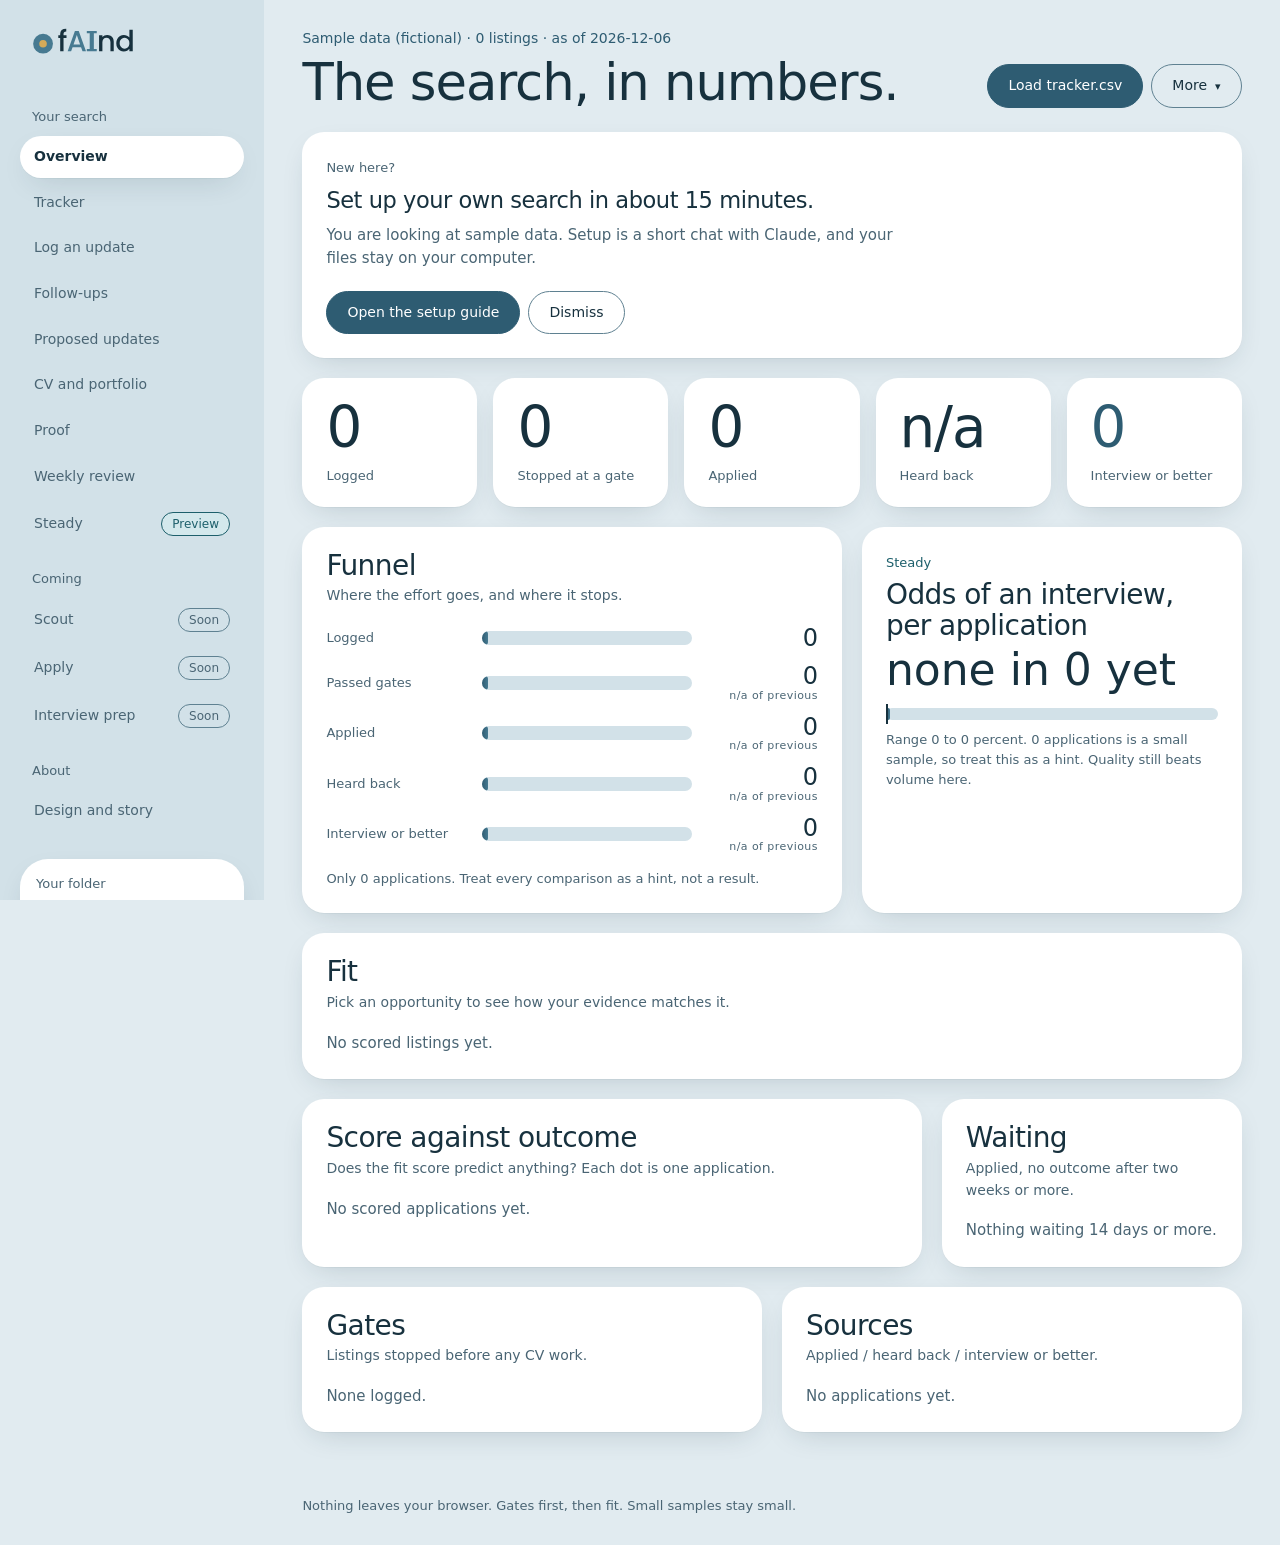
==== app/index.html @ 96c63bdc "rebranding to FaiND" ====
<!doctype html>
<html lang="en" data-theme="light">
<head>
<meta charset="utf-8">
<link rel="icon" href="../design/brand/assets/favicon.svg" type="image/svg+xml">
<meta name="viewport" content="width=device-width, initial-scale=1">
<meta name="color-scheme" content="light dark">
<title>FaiND</title>
<link rel="stylesheet" href="style.css">

<body>
<a class="skip" id="skip" href="#view">Skip to content</a>
<div class="shell">
  <aside class="side" id="side">
    <a class="brand" href="#overview"><svg class="wm" viewBox="0 0 358 110" role="img" aria-label="find"><circle class="d" cx="38" cy="54" r="34"/><circle class="o" cx="38" cy="54" r="13"/><path class="i" d="M118.6 34.199999999999996H108.4V80.0H96.9V34.199999999999996H90.4V24.9H96.9V21.0Q96.9 11.5 101.95 7.149999999999999Q107.0 2.799999999999997 117.8 2.799999999999997V12.299999999999997Q112.6 12.299999999999997 110.5 14.249999999999996Q108.4 16.199999999999996 108.4 21.0V24.9H118.6Z M281.0 47.5V80.0H269.7V49.2Q269.7 41.8 266.0 37.849999999999994Q262.3 33.9 255.9 33.9Q249.5 33.9 245.75 37.849999999999994Q242.0 41.8 242.0 49.2V80.0H230.6V24.9H242.0V31.199999999999996Q244.8 27.799999999999997 249.15 25.9Q253.5 24.0 258.4 24.0Q264.9 24.0 270.04999999999995 26.7Q275.2 29.4 278.1 34.7Q281.0 40.0 281.0 47.5Z M315.8 24.0Q321.2 24.0 326.45 26.349999999999998Q331.7 28.699999999999996 334.8 32.599999999999994V6.0H346.3V80.0H334.8V71.7Q332.0 75.7 327.05 78.30000000000001Q322.1 80.9 315.7 80.9Q308.5 80.9 302.55 77.25Q296.6 73.6 293.15 67.05Q289.7 60.5 289.7 52.2Q289.7 43.9 293.15 37.5Q296.6 31.099999999999994 302.55 27.549999999999997Q308.5 24.0 315.8 24.0ZM318.1 33.9Q313.7 33.9 309.9 36.05Q306.1 38.199999999999996 303.75 42.349999999999994Q301.4 46.5 301.4 52.2Q301.4 57.9 303.75 62.2Q306.1 66.5 309.95000000000005 68.75Q313.8 71.0 318.1 71.0Q322.5 71.0 326.3 68.8Q330.1 66.6 332.45000000000005 62.349999999999994Q334.8 58.099999999999994 334.8 52.4Q334.8 46.699999999999996 332.45000000000005 42.5Q330.1 38.3 326.3 36.099999999999994Q322.5 33.9 318.1 33.9Z"/><path class="a" d="M168.60000000000002 65.8H139.5L134.5 80.0H122.60000000000001L147.5 10.399999999999991H160.7L185.60000000000002 80.0H173.60000000000002ZM165.4 56.5 154.1 24.199999999999996 142.7 56.5Z M188.40 80.00H222.60V72.16H212.62V18.34H222.60V10.50H188.40V18.34H198.38V72.16H188.40Z"/></svg></a>
    <nav id="nav" aria-label="Main"></nav>
    <section class="folder" id="folder" aria-label="Your folder"></section>
    <div class="side-foot">
      <div class="seg" role="group" aria-label="Theme" id="themeSeg"></div>
      <div class="seg" role="group" aria-label="Language" id="langSeg"></div>
    </div>
  </aside>
  <div class="main">
    <header class="topbar">
      <div>
        <p class="eyebrow" id="meta"></p>
        <h1 id="title"></h1>
      </div>
      <div class="actions" id="actions"></div>
    </header>
    <main id="view" tabindex="-1"></main>
    <footer id="foot"></footer>
  </div>
</div>

<dialog id="editor" aria-labelledby="editTitle">
  <form id="editForm" method="dialog">
    <h2 id="editTitle"></h2>
    <p class="sub" id="editSub"></p>
    <div class="grid">
      <label>Company<input name="company" required></label>
      <label>Role<input name="role"></label>
      <label>Source<input name="source" placeholder="linkedin, job-board, email"></label>
      <label>Score (1 to 5)<input name="score" type="number" step="0.1" min="0" max="5"></label>
      <label>Status<select name="status"></select></label>
      <label>Outcome<select name="outcome"></select></label>
      <label>Found<input name="date_found" type="date"></label>
      <label>Applied<input name="date_applied" type="date"></label>
      <label>Outcome date<input name="date_outcome" type="date"></label>
      <label>Gate result<input name="gate_result" placeholder="pass, fail:geo, fail:lang"></label>
      <label>CV version<input name="cv_version" placeholder="cv-2026-11-systems"></label>
      <label>Portfolio lead<input name="portfolio_lead" placeholder="design system case study"></label>
    </div>
    <fieldset>
      <legend id="fitLegend"></legend>
      <div class="grid five">
        <label>Domain<input name="domain" type="number" min="1" max="5" step="1"></label>
        <label>Skills<input name="skill" type="number" min="1" max="5" step="1"></label>
        <label>Level<input name="level" type="number" min="1" max="5" step="1"></label>
        <label>Evidence<input name="evidence" type="number" min="1" max="5" step="1"></label>
        <label>Terms<input name="terms" type="number" min="1" max="5" step="1"></label>
      </div>
    </fieldset>
    <label class="wide">Notes<textarea name="notes" rows="3"></textarea></label>
    <div class="row-actions">
      <button class="btn ghost" value="cancel" formnovalidate id="editCancel"></button>
      <button class="btn" value="save" id="editSave"></button>
    </div>
  </form>
</dialog>
<dialog id="conflict" aria-labelledby="cfTitle">
  <form method="dialog" onsubmit="return false">
    <h2 id="cfTitle"></h2>
    <p class="sub" id="cfBody"></p>
    <p class="sub" id="cfNote"></p>
    <div class="row-actions">
      <button class="btn ghost" type="button" data-act="cf-reload" id="cfReload"></button>
      <button class="btn" type="button" data-act="cf-keep" id="cfKeep"></button>
    </div>
  </form>
</dialog>
<div id="toast" role="status" hidden></div>
<input type="file" id="pfile" accept=".csv,text/csv" hidden>
<input type="file" id="hfile" accept=".csv,text/csv" hidden>
<input type="file" id="vfile" accept=".md,.txt,text/markdown,text/plain" hidden>
<input type="file" id="file" accept=".csv,text/csv" hidden>
<script src="sample-data.js"></script>
<script src="app.js"></script>
</body>
</html>
---- app/style.css ----
:root {
  --surface: #E1EBF0; --surface-raised: #ffffff; --surface-sunken: #D2E1E8;
  --ink: #17313E; --ink-muted: #4A6574; --ink-faint: #476675;
  --line: #C8D9E1; --line-strong: #5F8191;
  --accent: #2E5C72; --accent-soft: #CBE0E8; --on-accent: #ffffff;
  --closed: #3F5967; --closed-soft: #E9F0F3;
  --calm: #1D5F6B; --calm-soft: #D3E8EC; --aqua: #477A91;
  --shadow: 0 1px 0 rgba(23, 49, 62, .04), 0 10px 30px -12px rgba(23, 49, 62, .22);
  --focus: var(--ink);
  --r-sm: 12px; --r-md: 22px; --r-lg: 28px; --r-pill: 999px;
  --display: "Avenir Next", "Century Gothic", Futura, "Trebuchet MS", system-ui, sans-serif;
  --sans: system-ui, -apple-system, "Segoe UI", Roboto, "Helvetica Neue", Arial, sans-serif;
  --mono: ui-monospace, "SF Mono", Menlo, Consolas, monospace;
  --gutter: clamp(16px, 3vw, 40px);
  --caution: #8a4b00; --caution-soft: #fff1dc;
  --shadow-pop: 0 12px 32px rgba(15, 32, 41, .16);
  --s-1: 4px; --s-2: 8px; --s-3: 12px; --s-4: 16px; --s-5: 24px; --s-6: 32px; --s-7: 48px; --s-8: 64px;
  --t-xs: 12px; --t-sm: 13px; --t-base: 15px; --t-md: 18px; --t-lg: 28px;
  --dur-1: 120ms; --dur-2: 250ms; --ease: ease;
  --target: 40px;
  color-scheme: light;
}
:root[data-theme="dark"] {
  --surface: #0F2029; --surface-raised: #16303C; --surface-sunken: #0B171E;
  --ink: #E1EBF0; --ink-muted: #A9BEC8; --ink-faint: #93AAB6;
  --line: #244757; --line-strong: #5F8697;
  --accent: #D6AA58; --accent-soft: #20404E; --on-accent: #0F2029;
  --closed: #B3C7D1; --closed-soft: #12262F;
  --calm: #A9CDD4; --calm-soft: #14323A; --aqua: #A9CDD4;
  --shadow: 0 10px 30px -14px rgba(0, 0, 0, .7);
  --caution: #ffc875; --caution-soft: #3a2a10;
  --shadow-pop: 0 12px 32px rgba(0, 0, 0, .55);
  color-scheme: dark;
}
* { box-sizing: border-box; }
html, body { margin: 0; background: var(--surface); }
body { color: var(--ink); font-family: var(--sans); font-size: 15px; line-height: 1.55; -webkit-font-smoothing: antialiased; }
:focus-visible { outline: 2px solid var(--focus); outline-offset: 3px; }
code { font-family: var(--mono); font-size: .9em; }
h1, h2, h3 { font-family: var(--display); font-weight: 500; margin: 0; letter-spacing: -.02em; }
p { margin: 0; }
.label { font-size: 13px; line-height: 18px; font-weight: 500; color: var(--ink-muted); }
.muted { color: var(--ink-muted); }
.num { font-variant-numeric: lining-nums tabular-nums; }

/* Shell */
.shell { display: grid; grid-template-columns: 264px minmax(0, 1fr); min-height: 100vh; }
.side { position: sticky; top: 0; height: 100vh; display: flex; flex-direction: column; gap: 28px; padding: 28px 20px; background: var(--surface-sunken); overflow-y: auto; }
.brand { display: flex; align-items: center; gap: 12px; font-family: var(--display); font-size: 24px; font-weight: 500; letter-spacing: -.02em; color: var(--ink); text-decoration: none; padding: 0 12px; }
.mark { width: 20px; height: 20px; border-radius: 50%; background: var(--accent); position: relative; flex: none; }
.mark::after { content: ""; position: absolute; inset: 6px; border-radius: 50%; background: var(--aqua); }
#nav { display: grid; gap: 4px; align-content: start; flex: 1; }
.nav-group { margin: 20px 12px 6px; }
#nav a { display: flex; align-items: center; justify-content: space-between; gap: 8px; padding: 10px 14px; border-radius: var(--r-pill); color: var(--ink-muted); text-decoration: none; font-size: 14px; }
#nav a:hover { color: var(--ink); background: var(--surface-sunken); }
#nav a[aria-current="page"] { background: var(--surface-raised); box-shadow: var(--shadow); color: var(--ink); font-weight: 600; }
.side-foot { display: grid; gap: 10px; }
.seg { display: grid; grid-auto-flow: column; grid-auto-columns: 1fr; border: 1px solid var(--line-strong); border-radius: var(--r-pill); padding: 3px; }
.seg button { font: inherit; font-size: 13px; padding: 6px 10px; border: 0; border-radius: var(--r-pill); background: transparent; color: var(--ink-muted); cursor: pointer; }
.seg button[aria-pressed="true"] { background: var(--surface-raised); box-shadow: var(--shadow); color: var(--ink); font-weight: 600; }

.main { min-width: 0; display: flex; flex-direction: column; min-height: 100vh; }
.topbar { display: flex; align-items: flex-end; justify-content: space-between; gap: 16px; flex-wrap: wrap; padding: 28px var(--gutter) 20px; }
.eyebrow { color: var(--accent); font-size: 14px; font-weight: 500; margin-bottom: 6px; }
h1 { font-size: clamp(2.2rem, 4vw, 3.4rem); line-height: 1.02; }
.actions { display: flex; gap: 8px; flex-wrap: wrap; }
#view { padding: 4px var(--gutter) 48px; flex: 1; outline: none; }
footer { padding: 16px var(--gutter) 28px; color: var(--ink-muted); font-size: 13px; }

/* Buttons */
.btn { min-height: var(--target); font: inherit; font-size: 14px; font-weight: 500; padding: 10px 20px; border-radius: var(--r-pill); border: 1px solid var(--accent); background: var(--accent); color: var(--on-accent); cursor: pointer; text-decoration: none; display: inline-block; }
.btn.ghost { background: transparent; color: var(--ink); border-color: var(--line-strong); }
.btn.accent { background: var(--accent); border-color: var(--accent); color: var(--on-accent); }
.btn:hover { border-color: var(--accent); }
.btn.ghost:hover { background: var(--accent-soft); }
.btn:active { transform: translateY(1px); }
.btn[disabled], .btn[aria-disabled="true"] { opacity: .5; cursor: not-allowed; transform: none; }
.btn.sm { min-height: 32px; padding: 5px 14px; font-size: var(--t-sm); }
.btn.caution { background: var(--caution-soft); color: var(--caution); border-color: var(--caution); }
.tag.caution { color: var(--caution); background: var(--caution-soft); border-color: var(--caution); }
.tag { display: inline-block; font-size: 12px; line-height: 18px; padding: 2px 10px; border-radius: var(--r-pill); border: 1px solid var(--line-strong); color: var(--ink-muted); white-space: nowrap; }
.tag.accent { color: var(--accent); background: var(--accent-soft); border-color: var(--accent); }
.tag.closed { color: var(--closed); background: var(--closed-soft); border-color: transparent; }
.tag.calm { color: var(--calm); background: var(--calm-soft); border-color: var(--calm); }

/* Grid and cards */
.grid12 { display: grid; grid-template-columns: repeat(12, minmax(0, 1fr)); gap: 20px; }
.c3 { grid-column: span 3; } .c4 { grid-column: span 4; } .c5 { grid-column: span 5; } .c6 { grid-column: span 6; } .c7 { grid-column: span 7; } .c8 { grid-column: span 8; } .c12 { grid-column: 1 / -1; }
.card { background: var(--surface-raised); box-shadow: var(--shadow); border-radius: var(--r-md); padding: 24px; min-width: 0; }
.card-head { margin-bottom: 18px; }
.card-head h2 { font-size: 28px; line-height: 1.1; }
.card-head p { color: var(--ink-muted); margin-top: 4px; font-size: 14px; }
.caveat { color: var(--ink-muted); font-size: 13px; margin-top: 16px; max-width: 70ch; }
.empty { color: var(--ink-muted); }

/* KPIs */
.kpi .n { font-weight: 300; font-family: var(--display); font-size: clamp(2.6rem, 4.4vw, 4.2rem); line-height: 1; letter-spacing: -.02em; font-variant-numeric: lining-nums tabular-nums; }
.kpi .label { margin-top: 10px; }
.kpi.accent .n { color: var(--accent); }

/* Funnel */
.funnel { display: grid; gap: 12px; }
.f-row { display: grid; grid-template-columns: 140px 1fr 110px; gap: 16px; align-items: center; }
.f-label { color: var(--ink-muted); font-size: 13px; }
.f-track { height: 14px; background: var(--surface-sunken); border-radius: var(--r-pill); overflow: hidden; }
.f-bar { height: 100%; background: linear-gradient(90deg, var(--accent), var(--aqua)); min-width: 6px; border-radius: var(--r-pill); }
.f-val { font-family: var(--display); font-size: 24px; text-align: right; font-variant-numeric: tabular-nums; line-height: 1.1; }
.f-val small { display: block; font-family: var(--sans); font-size: 11px; color: var(--ink-muted); letter-spacing: .04em; }

/* Fit */
.fit { display: grid; grid-template-columns: minmax(0, 1fr) minmax(0, 1fr); gap: 28px; align-items: start; }
.fit-list { list-style: none; margin: 0; padding: 0; max-height: 440px; overflow-y: auto; border-top: 1px solid var(--line); }
.fit-item { display: grid; grid-template-columns: 52px 1fr auto; gap: 12px; align-items: baseline; padding: 12px 10px; border-bottom: 1px solid var(--line); cursor: pointer; border-radius: var(--r-sm); }
.fit-item:hover { background: var(--surface-sunken); }
.fit-item[aria-pressed="true"] { background: var(--accent-soft); }
.fit-score { font-family: var(--display); font-size: 26px; font-variant-numeric: tabular-nums; }
.fit-role { color: var(--ink-muted); font-size: 13px; }
.radar h3 { font-size: 26px; }
.radar .sub { color: var(--ink-muted); margin: 4px 0 14px; font-size: 14px; }
.radar svg { width: 100%; max-width: 360px; height: auto; display: block; margin: 0 auto; }
.radar-note { margin-top: 14px; padding-top: 14px; border-top: 1px solid var(--line); color: var(--ink-muted); font-size: 14px; }
.dim-list { list-style: none; margin: 14px 0 0; padding: 0; display: grid; gap: 8px; }
.dim-list li { display: grid; grid-template-columns: 84px 1fr 22px; gap: 12px; align-items: center; font-size: 13px; color: var(--ink-muted); }
.dim-bar { height: 4px; background: var(--line); border-radius: var(--r-pill); position: relative; }
.dim-bar i { position: absolute; inset: 0 auto 0 0; background: var(--accent); border-radius: var(--r-pill); }
.dim-list b { font-weight: 400; color: var(--ink); text-align: right; }

/* Charts */
.swarm svg { width: 100%; height: auto; display: block; }
.legend { display: flex; gap: 20px; flex-wrap: wrap; margin-top: 12px; color: var(--ink-muted); font-size: 13px; }
.legend span::before { content: ""; display: inline-block; width: 10px; height: 10px; border-radius: 50%; margin-right: 8px; vertical-align: -1px; }
.legend .l-int::before { background: var(--accent); } .legend .l-rej::before { background: var(--ink-faint); } .legend .l-wait::before { border: 1.5px solid var(--ink); }
.bars { display: grid; gap: 14px; }
.b-row { display: grid; grid-template-columns: 90px 1fr 70px; gap: 12px; align-items: center; font-size: 13px; }
.b-label { color: var(--ink-muted); overflow: hidden; text-overflow: ellipsis; }
.b-track { height: 10px; background: var(--surface-sunken); border-radius: var(--r-pill); overflow: hidden; }
.b-track i { display: block; height: 100%; background: var(--accent); border-radius: var(--r-pill); }
.b-val { text-align: right; font-variant-numeric: tabular-nums; }
.waiting { list-style: none; margin: 0; padding: 0; border-top: 1px solid var(--line); max-height: 340px; overflow-y: auto; }
.waiting li { display: grid; grid-template-columns: 76px 1fr auto; gap: 12px; padding: 12px 0; border-bottom: 1px solid var(--line); align-items: baseline; }
.waiting .d { font-family: var(--display); font-size: 22px; font-variant-numeric: tabular-nums; }
.waiting .d small { font-family: var(--sans); font-size: 10px; color: var(--ink-muted); margin-left: 0; letter-spacing: .08em; }

/* Tracker table */
.controls { display: flex; gap: 12px; justify-content: space-between; flex-wrap: wrap; margin-bottom: 18px; }
.chips { display: flex; gap: 8px; flex-wrap: wrap; }
.chip { font: inherit; font-size: 13px; color: var(--ink-muted); background: transparent; border: 1px solid var(--line-strong); padding: 6px 14px; border-radius: var(--r-pill); cursor: pointer; }
.chip[aria-pressed="true"] { background: var(--accent-soft); color: var(--ink); border-color: var(--accent); font-weight: 500; }
input[type="search"], .input { font: inherit; font-size: 14px; color: var(--ink); background: var(--surface); border: 1px solid var(--line-strong); padding: 9px 16px; min-width: min(100%, 280px); border-radius: var(--r-pill); }
.table-wrap { overflow-x: auto; }
table { width: 100%; border-collapse: collapse; min-width: 720px; }
th { text-align: left; font-weight: 500; font-size: 13px; color: var(--ink-muted); padding: 12px 12px 12px 0; cursor: pointer; user-select: none; border-bottom: 1px solid var(--line-strong); }
th[aria-sort] { color: var(--accent); }
td { padding: 12px 12px 12px 0; border-bottom: 1px solid var(--line); vertical-align: baseline; }
td.num, th.num { text-align: right; padding-right: 20px; }
td.score { font-family: var(--display); font-size: 20px; }
td.muted { color: var(--ink-muted); } td.date { font-family: var(--mono); font-size: 13px; color: var(--ink-muted); }
tr.row:hover td { background: var(--surface-sunken); }
button.edit { font: inherit; font-size: 12px; color: var(--ink-muted); background: transparent; border: 1px solid var(--line-strong); padding: 4px 14px; border-radius: var(--r-pill); cursor: pointer; }
button.edit:hover { color: var(--ink); border-color: var(--accent); }

/* Steady */
.steady { background: var(--surface-raised); box-shadow: var(--shadow); border-radius: var(--r-md); padding: 28px; display: grid; gap: 4px; }
.steady .k { display: inline-flex; align-items: center; gap: 10px; color: var(--closed); font-weight: 600; font-size: 14px; }
.steady .k::before { content: ""; width: 10px; height: 10px; border-radius: 50%; background: var(--aqua); box-shadow: 0 0 0 4px color-mix(in srgb, var(--aqua) 22%, transparent); }
.steady .when { color: var(--ink-muted); font-size: 14px; margin-top: 2px; }
.steady .big { font-family: var(--display); font-weight: 400; font-size: 30px; line-height: 1.15; margin: 8px 0 12px; letter-spacing: -.02em; }
.steady .trail { display: grid; grid-template-columns: repeat(2, 1fr); gap: 8px; margin: 6px 0 12px; }
.steady .trail div { padding-top: 10px; border-top: 3px solid var(--accent); font-size: 13px; color: var(--ink-muted); display: grid; }
.steady .trail div:last-child { border-top-color: var(--closed); }
.steady .trail b { color: var(--ink); font-weight: 600; font-size: 14px; }
.steady .row { display: grid; grid-template-columns: 120px 1fr; gap: 12px; padding-top: 12px; margin-top: 12px; border-top: 1px solid var(--line); }
.steady .wit { font-family: var(--display); font-size: 19px; margin-top: 16px; box-shadow: inset 0 -2px 0 var(--aqua); width: fit-content; max-width: 100%; }
.meter .track { height: 12px; background: var(--surface-sunken); border-radius: var(--r-pill); position: relative; margin: 14px 0 10px; }
.meter .fill { position: absolute; inset: 0 auto 0 0; background: linear-gradient(90deg, var(--accent), var(--aqua)); border-radius: var(--r-pill); min-width: 4px; }
.meter .tick { position: absolute; top: -4px; bottom: -4px; width: 2px; background: var(--ink); }
.meter .est { font-family: var(--display); font-size: 44px; line-height: 1.05; margin-top: 6px; }
.dots { display: flex; gap: 8px; margin: 12px 0; }
.dots i { width: 20px; height: 20px; border-radius: 50%; border: 2px solid var(--line-strong); }
.dots i.on { background: var(--aqua); border-color: var(--aqua); }

/* Soon pages */
.soon { max-width: 760px; }
.soon h2 { font-size: clamp(2rem, 3.4vw, 3rem); line-height: 1.05; margin: 10px 0 14px; }
.soon ul { margin: 18px 0 0; padding-left: 20px; color: var(--ink-muted); }
.soon li { margin: 6px 0; }
.soon .lede { font-size: 18px; color: var(--ink-muted); max-width: 52ch; }

/* Step form */
.wiz-wrap { display: grid; place-items: start center; padding-top: 8px; }
.wiz { width: min(680px, 100%); background: var(--surface-raised); box-shadow: var(--shadow); border-radius: var(--r-lg); padding: clamp(24px, 4vw, 44px); }
.prog { display: flex; gap: 6px; margin-bottom: 10px; }
.prog i { height: 4px; flex: 1; border-radius: var(--r-pill); background: var(--line); }
.prog i.on { background: var(--accent); }
.wiz h2 { font-size: clamp(2rem, 4vw, 2.8rem); line-height: 1.06; margin: 10px 0 8px; }
.wiz .hint { color: var(--ink-muted); margin-bottom: 20px; }
.opts { display: grid; gap: 10px; margin-top: 18px; }
.opts.two { grid-template-columns: 1fr 1fr; }
.opt { font: inherit; text-align: left; padding: 14px 18px; border-radius: var(--r-md); border: 1px solid var(--line-strong); background: transparent; color: var(--ink); cursor: pointer; display: grid; gap: 2px; }
.opt small { color: var(--ink-muted); font-size: 13px; }
.opt:hover { border-color: var(--accent); }
.opt[aria-pressed="true"] { border-color: var(--accent); background: var(--accent-soft); }
.opt[aria-pressed="true"] strong { color: var(--accent); }
.wiz .big-input { width: 100%; font: inherit; font-size: 20px; padding: 14px 18px; border-radius: var(--r-md); border: 1px solid var(--line-strong); background: var(--surface); color: var(--ink); }
.wiz textarea.big-input { min-height: 120px; resize: vertical; font-size: 16px; }
.pick-list { display: grid; gap: 8px; margin-top: 14px; max-height: 340px; overflow-y: auto; }
.wiz-nav { display: flex; justify-content: space-between; gap: 10px; margin-top: 28px; }
.review { list-style: none; margin: 18px 0 0; padding: 0; border-top: 1px solid var(--line); }
.review li { display: grid; grid-template-columns: 140px 1fr; gap: 12px; padding: 12px 0; border-bottom: 1px solid var(--line); }
.start-grid { display: grid; grid-template-columns: repeat(auto-fit, minmax(240px, 1fr)); gap: 16px; }
.start { text-align: left; font: inherit; color: var(--ink); background: var(--surface-raised); box-shadow: var(--shadow); border: 1px solid transparent; border-radius: var(--r-md); padding: 24px; cursor: pointer; display: grid; gap: 8px; }
.start:hover { border-color: var(--accent); }
.start h3 { font-size: 26px; line-height: 1.1; }
.start p { color: var(--ink-muted); font-size: 14px; }

/* Dialog */
dialog { background: var(--surface-raised); color: var(--ink); border: 0; box-shadow: var(--shadow); border-radius: var(--r-lg); padding: 0; width: min(720px, calc(100vw - 32px)); max-height: calc(100vh - 32px); }
dialog::backdrop { background: rgba(0, 0, 0, .55); }
dialog form { padding: clamp(20px, 4vw, 36px); }
dialog h2 { font-size: 30px; }
dialog .sub { margin: 4px 0 22px; color: var(--ink-muted); }
dialog .grid { display: grid; grid-template-columns: 1fr 1fr; gap: 14px; }
dialog .grid.five { grid-template-columns: repeat(5, 1fr); }
dialog label { display: grid; gap: 6px; font-size: 13px; color: var(--ink-muted); }
dialog label.wide { margin-top: 14px; }
dialog input, dialog select, dialog textarea { font: inherit; font-size: 14px; letter-spacing: 0; text-transform: none; color: var(--ink); background: var(--surface); border: 1px solid var(--line-strong); padding: 10px 12px; border-radius: var(--r-sm); width: 100%; }
dialog fieldset { margin: 18px 0 0; padding: 0; border: 0; }
dialog legend { padding: 0; margin-bottom: 8px; color: var(--ink-muted); font-size: 12px; }
.row-actions { display: flex; justify-content: flex-end; gap: 10px; margin-top: 22px; }
#toast { position: fixed; left: 50%; bottom: 24px; transform: translateX(-50%); background: var(--ink); color: var(--surface); padding: 12px 22px; font-size: 14px; border-radius: var(--r-pill); max-width: calc(100vw - 32px); z-index: 10; }
#toast[hidden] { display: none; }
body.dragging .main { outline: 2px dashed var(--accent); outline-offset: -8px; }

@media (max-width: 1100px) {
  .c3, .c4, .c5, .c6, .c7, .c8 { grid-column: span 6; }
  .fit { grid-template-columns: 1fr; }
}
@media (max-width: 900px) {
  .shell { grid-template-columns: minmax(0, 1fr); }
  .side { position: static; height: auto; flex-direction: row; flex-wrap: wrap; align-items: center; gap: 12px; padding: 14px var(--gutter); border-right: 0; border-bottom: 1px solid var(--line); }
  #nav { display: flex; flex: 1 1 100%; order: 3; overflow-x: auto; gap: 6px; padding-bottom: 4px; }
  #nav a { white-space: nowrap; flex: none; } .nav-group { display: none; }
  .side-foot { grid-auto-flow: column; margin-left: auto; }
}
@media (max-width: 640px) {
  .c3, .c4, .c5, .c6, .c7, .c8 { grid-column: 1 / -1; }
  .f-row { grid-template-columns: 1fr auto; } .f-track { grid-column: 1 / -1; grid-row: 2; }
  .opts.two { grid-template-columns: 1fr; }
  dialog .grid, dialog .grid.five { grid-template-columns: 1fr 1fr; }
  .waiting li { grid-template-columns: 64px 1fr; } .waiting li .tag { grid-column: 2; justify-self: start; }
  .steady .row, .review li { grid-template-columns: 1fr; gap: 2px; }
}
@media (prefers-reduced-motion: no-preference) { .f-bar, .dim-bar i, .b-track i, .meter .fill { transition: width .25s ease; } }

/* layout fixes */
.kpis { display: grid; grid-template-columns: repeat(5, minmax(0, 1fr)); gap: 16px; }
.kpis .kpi { padding: 22px 24px; }
.fit-list { max-height: 400px; }
.fit-item { display: grid; grid-template-columns: 48px minmax(0, 1fr) auto; gap: 12px; align-items: center; padding: 12px 14px; }
.radar svg { width: 100%; max-height: 340px; }
.waiting li { grid-template-columns: 84px minmax(0, 1fr) auto; }
.waiting li > span:nth-child(2) { min-width: 0; overflow-wrap: anywhere; }
.c4 .waiting li { grid-template-columns: 72px minmax(0, 1fr); }
.c4 .waiting li .tag { grid-column: 2; justify-self: start; }
@media (max-width: 1100px) { .kpis { grid-template-columns: repeat(3, minmax(0, 1fr)); } }
@media (max-width: 640px) { .kpis { grid-template-columns: repeat(2, minmax(0, 1fr)); } }

/* proposed updates */
.prop-list { display: grid; gap: 16px; grid-template-columns: repeat(auto-fill, minmax(min(100%, 420px), 1fr)); margin-top: 18px; }
.prop { display: flex; flex-direction: column; gap: 6px; }
.prop.done { opacity: .6; }
.prop-head { display: flex; justify-content: space-between; gap: 12px; align-items: start; }
.prop-head h3 { margin: 0; font-family: var(--display); font-size: 22px; font-weight: 400; }
.prop .label { margin-top: 10px; }
.prop-change { margin: 0; font-family: var(--display); font-size: 19px; }
.prop blockquote { margin: 0; padding: 12px 16px; border-radius: var(--r-md); background: var(--surface-sunken); color: var(--ink-muted); font-style: italic; }
.prop .wiz-nav { margin-top: 14px; }
.controls .tag { padding: 9px 16px; line-height: 1.2; }

/* Follow-ups */
.fu-list { display: grid; gap: 12px; }
.card.fu { padding: 16px 22px; }
.fu-row { display: grid; grid-template-columns: 84px minmax(0, 1fr) auto auto; gap: 14px; align-items: center; }
.fu-row .d { font-family: var(--display); font-size: 22px; font-variant-numeric: tabular-nums; }
.fu-row .d small { font-family: var(--sans); font-size: 10px; color: var(--ink-muted); margin-left: 0; letter-spacing: .08em; }
.fu-who { min-width: 0; overflow-wrap: anywhere; }
.fu-panel { margin-top: 16px; padding-top: 16px; border-top: 1px solid var(--line); display: grid; gap: 14px; }
.fu-controls { display: flex; gap: 22px; flex-wrap: wrap; }
.fu-controls .label { display: block; margin-bottom: 6px; }
.fu-me { display: grid; grid-template-columns: 1fr 1fr; gap: 12px; }
.fu-panel label { display: block; }
.fu-panel .label { display: block; margin-bottom: 6px; }
.fu-panel input, .fu-panel textarea { width: 100%; font: inherit; font-size: 14px; padding: 10px 12px; border: 1px solid var(--line-strong); border-radius: 12px; background: var(--surface-raised); color: var(--ink); }
.fu-panel textarea { line-height: 1.55; resize: vertical; }
.fu-actions { display: flex; gap: 10px; flex-wrap: wrap; }
.fb { margin-top: 18px; display: grid; gap: 12px; }
.fb-btns { display: flex; gap: 10px; flex-wrap: wrap; }
.fb-auto { font-size: 14px; }
@media (max-width: 720px) { .fu-row { grid-template-columns: 64px minmax(0, 1fr); } .fu-row .tag, .fu-row .btn { grid-column: 2; justify-self: start; } .fu-me { grid-template-columns: 1fr; } }

/* Craft */
.row-head { display: flex; align-items: center; justify-content: space-between; gap: 16px; flex-wrap: wrap; }
.row-head .seg { grid-auto-columns: auto; }
.craft-table { width: 100%; border-collapse: collapse; }
.craft-table th { text-align: left; font-size: 13px; color: var(--ink-muted); font-weight: 500; padding: 8px 12px 8px 0; border-bottom: 1px solid var(--line); }
.craft-table td { padding: 14px 12px 14px 0; border-bottom: 1px solid var(--line); vertical-align: middle; }
.craft-table .num { text-align: right; font-variant-numeric: tabular-nums; padding-right: 22px; }
.craft-table th.num { text-align: right; padding-right: 22px; }
.rate { display: flex; align-items: center; gap: 12px; flex-wrap: wrap; }
.rate .bar { width: 120px; height: 8px; border-radius: 999px; background: var(--line); overflow: hidden; display: inline-block; }
.rate .bar i { display: block; height: 100%; background: var(--accent); }
.small-note { margin-top: 14px; font-size: 13.5px; }
.craft-grid { display: grid; grid-template-columns: repeat(3, minmax(0, 1fr)); gap: 16px; }
.craft-prompt { background: var(--surface); border: 1px solid var(--line); border-radius: var(--r-md); padding: 18px 18px 20px; display: grid; gap: 12px; align-content: start; }
.craft-prompt h3 { font-family: var(--display); font-weight: 400; font-size: 20px; margin: 0; }
.prompt-text { font-size: 13.5px; line-height: 1.55; color: var(--ink-muted); background: var(--surface-raised); border: 1px solid var(--line); border-radius: 12px; padding: 12px 14px; }
.craft-pick select { width: 100%; font: inherit; font-size: 14px; padding: 9px 12px; border: 1px solid var(--line-strong); border-radius: 12px; background: var(--surface-raised); color: var(--ink); }
.craft-pick .label { display: block; margin-bottom: 6px; }
@media (max-width: 980px) { .craft-grid { grid-template-columns: 1fr; } }
.card .seg button[aria-pressed="true"] { background: var(--accent-soft); box-shadow: none; }

/* Proof */
.proof-big { font-family: var(--display); font-weight: 300; font-size: clamp(2.6rem, 4.4vw, 3.6rem); line-height: 1; letter-spacing: -.02em; margin: 0 0 18px; }
.chk { list-style: none; margin: 0; padding: 0; display: grid; gap: 10px; }
.chk li { display: grid; grid-template-columns: 22px minmax(0, 1fr) auto; gap: 12px; align-items: center; font-size: 14px; }
.chk i { width: 20px; height: 20px; border-radius: 50%; border: 2px solid var(--line-strong); display: grid; place-items: center; font-style: normal; font-size: 11px; }
.chk li.ok i { background: var(--accent); border-color: var(--accent); color: var(--on-accent); }
.chk li.ok > span { color: var(--ink-muted); }
.chk .btn { padding: 4px 12px; min-height: 0; }
.chk select { font: inherit; font-size: 13px; color: var(--ink); background: var(--surface); border: 1px solid var(--line-strong); border-radius: var(--r-pill); padding: 6px 12px; max-width: 220px; }
.stepper { display: inline-flex; gap: 6px; }
.small { font-size: 13px; }
.grades { display: grid; grid-template-columns: repeat(4, minmax(0, 1fr)); gap: 12px; margin-bottom: 10px; }
.gr { background: var(--surface-sunken); border-radius: var(--r-sm); padding: 12px 14px; display: grid; }
.gr b { font-family: var(--display); font-weight: 300; font-size: 2rem; line-height: 1; }
.gr span { font-size: 13px; color: var(--ink-muted); margin-top: 4px; }
.gr-M b { color: var(--accent); } .gr-E b, .gr-Q b { color: var(--closed); }
.sub-h { font-size: 18px; margin: 18px 0 4px; }
.unlock { list-style: none; margin: 12px 0 0; padding: 0; display: grid; gap: 8px; font-size: 14px; }
.tag.warn { color: var(--closed); background: var(--closed-soft); border-color: transparent; white-space: normal; }
@media (max-width: 720px) { .grades { grid-template-columns: repeat(2, minmax(0, 1fr)); } .chk li { grid-template-columns: 22px minmax(0, 1fr); } .chk li > :last-child { grid-column: 2; justify-self: start; } }

/* Folder connection */
.folder { display: grid; gap: 10px; padding: 16px; border-radius: var(--r-lg); background: var(--surface-raised); box-shadow: var(--shadow); }
.folder .label { margin: 0; }
.fd-name { display: flex; align-items: center; gap: 10px; margin: 0; font-weight: 600; overflow-wrap: anywhere; }
.dot { width: 10px; height: 10px; border-radius: 50%; background: var(--calm); flex: none; box-shadow: 0 0 0 4px var(--calm-soft); }
.dot.off { background: var(--ink-muted); box-shadow: 0 0 0 4px var(--surface-sunken); }
.fd-files { list-style: none; margin: 0; padding: 0; display: grid; gap: 4px; font-size: 13px; }
.fd-files li { display: flex; gap: 8px; color: var(--ink); }
.fd-files li.off { color: var(--ink-muted); }
.fd-files em { font-style: normal; }
.fd-note { margin: 0; font-size: 13px; color: var(--ink-muted); }
.fd-actions { display: flex; gap: 8px; flex-wrap: wrap; }
.folder .btn { padding: 8px 16px; font-size: 13px; }
.folder .btn.accent { width: 100%; }
#conflict .row-actions { display: flex; gap: 12px; justify-content: flex-end; flex-wrap: wrap; margin-top: 18px; }
@media (max-width: 900px) { .folder { flex: 1 1 100%; order: 2; } }
@media (max-width: 900px) {
  .folder { grid-template-columns: 1fr auto; align-items: center; padding: 12px 16px; gap: 8px 12px; }
  .folder .label, .fd-files { display: none; }
  .fd-note { grid-column: 1 / -1; }
  .fd-note.muted { display: none; }
  .fd-actions { justify-content: flex-end; }
  .folder .btn.accent { width: auto; }
}

/* Accessibility */
.sr { position: absolute; width: 1px; height: 1px; padding: 0; margin: -1px; overflow: hidden; clip: rect(0, 0, 0, 0); white-space: nowrap; border: 0; }
.skip { position: absolute; left: 12px; top: -60px; z-index: 50; padding: 10px 18px; border-radius: var(--r-pill); background: var(--ink); color: var(--surface); text-decoration: none; font-size: 14px; }
.skip:focus { top: 12px; }
button.fit-item { width: 100%; font: inherit; color: inherit; text-align: left; background: transparent; border: 0; border-bottom: 1px solid var(--line); }
.fit-list li { display: block; }
.th-btn { font: inherit; color: inherit; background: none; border: 0; padding: 0; cursor: pointer; text-align: inherit; }
.start-t { display: block; font-family: var(--display); font-size: 26px; font-weight: 400; line-height: 1.1; }
.prop-head h2 { margin: 0; font-family: var(--display); font-size: 22px; font-weight: 400; }
#title:focus { outline: none; }

input::placeholder, textarea::placeholder { color: var(--ink-muted); opacity: 1; }

.main { min-width: 0; }
.th-btn { min-height: 32px; padding: 4px 10px 4px 0; }
th { position: relative; }

/* Windows high contrast (forced colors): keep shapes that carry meaning */
@media (forced-colors: active) {
  .card, .kpi { border: 1px solid CanvasText; box-shadow: none; }
  .f-bar, .meter .fill, .dim-bar i, .b-track i { background: Highlight; forced-color-adjust: none; }
  .meter .track, .dim-bar, .b-track { background: Canvas; border: 1px solid CanvasText; }
  .dots i { border: 2px solid CanvasText; }
  .dots i.on { background: Highlight; border-color: Highlight; forced-color-adjust: none; }
  .dot { background: CanvasText; box-shadow: none; }
}

.soon-try { margin-top: 26px; display: grid; gap: 10px; justify-items: start; }
.soon-try .prompt-text { width: 100%; max-width: 60ch; }

/* Phones: keep the folder card from pushing the page content down */
@media (max-width: 720px) {
  .folder .fd-note.muted, .folder .fd-files, .folder .label + .fd-note { display: none; }
}

/* Semantic lists (funnel, gates, sources) keep the old look */
ol.funnel, ul.bars { list-style: none; margin: 0; padding: 0; }
ol.funnel { display: grid; gap: 12px; }
li.f-row, li.b-row { margin: 0; padding: 0; }
.b-row .sr { position: absolute; }
li.b-row { position: relative; }

/* Header: one primary action, the rest under More */
.actions details.more { position: relative; }
.actions details.more > summary { list-style: none; cursor: pointer; }
.actions details.more > summary::-webkit-details-marker { display: none; }
.actions details.more > summary::after { content: "\25BE"; margin-left: 8px; font-size: 11px; }
.more-menu { position: absolute; right: 0; top: calc(100% + 6px); z-index: 20; display: grid; gap: 4px; min-width: 200px; padding: 8px; background: var(--surface-raised); border: 1px solid var(--line-strong); border-radius: 16px; box-shadow: var(--shadow-pop); }
.more-menu .btn { justify-content: flex-start; text-align: left; border-color: transparent; }
.more-menu .btn:hover { background: var(--accent-soft); }
@media (forced-colors: active) { .more-menu { border: 1px solid CanvasText; } }

/* First-run card */
.welcome { display: flex; gap: 20px; align-items: center; justify-content: space-between; flex-wrap: wrap; margin-bottom: 20px; border-color: var(--accent); }
.welcome h2 { margin: 4px 0 6px; }
.welcome p { max-width: 62ch; margin: 0; color: var(--ink-muted); }
.welcome-act { display: flex; gap: 8px; flex-wrap: wrap; }
.proof-empty { max-width: 66ch; margin: 0 0 18px; padding: 10px 14px; border-left: 3px solid var(--accent); background: var(--accent-soft); border-radius: 0 12px 12px 0; }

/* Callout: a short note inside a page. Use role="status" only when it appears after an action. */
.callout { display: grid; grid-template-columns: 22px minmax(0, 1fr); gap: var(--s-3); padding: 14px var(--s-4); border-radius: var(--r-sm); border: 1px solid var(--line-strong); background: var(--surface-raised); color: var(--ink); }
.callout > i { font-style: normal; font-weight: 600; width: 22px; height: 22px; border-radius: 50%; display: grid; place-items: center; font-size: var(--t-xs); border: 1.5px solid currentColor; }
.callout p { max-width: 62ch; }
.callout strong { font-weight: 600; }
.callout.info { background: var(--accent-soft); border-color: var(--accent); }
.callout.info > i { color: var(--accent); }
.callout.calm { background: var(--calm-soft); border-color: var(--calm); }
.callout.calm > i { color: var(--calm); }
.callout.caution { background: var(--caution-soft); border-color: var(--caution); }
.callout.caution > i { color: var(--caution); }

/* Field: label above, hint and error below. The error is text, never colour alone. */
.field { display: grid; gap: var(--s-2); max-width: 420px; }
.field .hint { color: var(--ink-muted); font-size: var(--t-sm); }
.field .err { color: var(--caution); font-size: var(--t-sm); font-weight: 500; }
.field .input, .field textarea, .field select { width: 100%; min-height: var(--target); }
.field textarea { font: inherit; font-size: 14px; color: var(--ink); background: var(--surface); border: 1px solid var(--line-strong); padding: 9px 16px; border-radius: var(--r-sm); }
.field .input[aria-invalid="true"], .field textarea[aria-invalid="true"] { border: 2px solid var(--caution); }

@media (prefers-reduced-motion: no-preference) {
  .btn, .chip, .tag { transition: background-color var(--dur-1) var(--ease), border-color var(--dur-1) var(--ease), transform var(--dur-1) var(--ease); }
}

/* FaiND wordmark: colours come from tokens, so it follows the theme */
:root { --gold: #D6AA58; --wm-ai: #477A91; --wm-disc: #477A91; }
:root[data-theme="dark"] { --wm-ai: #D6AA58; --wm-disc: #A9CDD4; }
.wm { display: inline-block; height: 30px; width: auto; vertical-align: middle; }
.wm .i { fill: var(--ink); } .wm .a { fill: var(--wm-ai); } .wm .d { fill: var(--wm-disc); } .wm .o { fill: var(--gold); }
.brand .wm { height: 32px; }
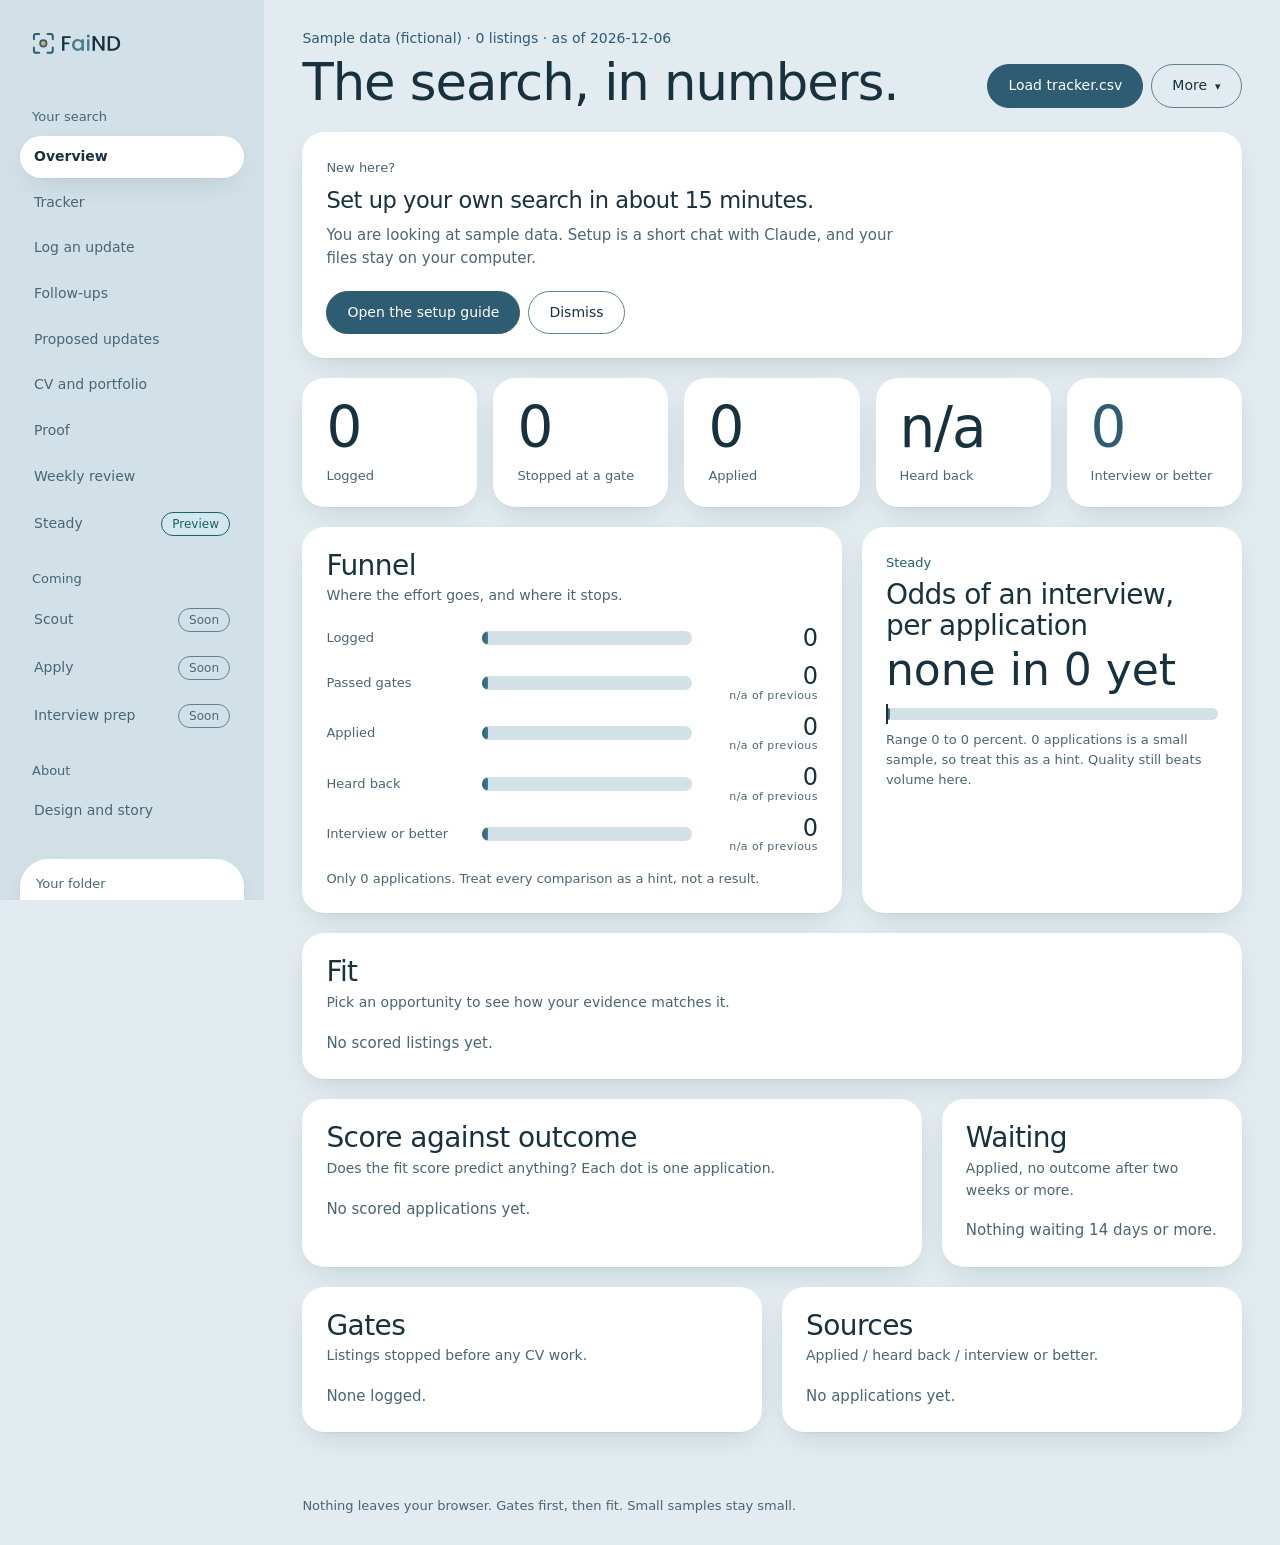
==== commit 9f38aaa9: "rebrand logo" ====
--- a/app/index.html
+++ b/app/index.html
@@ -12,7 +12,7 @@
 <a class="skip" id="skip" href="#view">Skip to content</a>
 <div class="shell">
   <aside class="side" id="side">
-    <a class="brand" href="#overview"><svg class="wm" viewBox="0 0 358 110" role="img" aria-label="find"><circle class="d" cx="38" cy="54" r="34"/><circle class="o" cx="38" cy="54" r="13"/><path class="i" d="M118.6 34.199999999999996H108.4V80.0H96.9V34.199999999999996H90.4V24.9H96.9V21.0Q96.9 11.5 101.95 7.149999999999999Q107.0 2.799999999999997 117.8 2.799999999999997V12.299999999999997Q112.6 12.299999999999997 110.5 14.249999999999996Q108.4 16.199999999999996 108.4 21.0V24.9H118.6Z M281.0 47.5V80.0H269.7V49.2Q269.7 41.8 266.0 37.849999999999994Q262.3 33.9 255.9 33.9Q249.5 33.9 245.75 37.849999999999994Q242.0 41.8 242.0 49.2V80.0H230.6V24.9H242.0V31.199999999999996Q244.8 27.799999999999997 249.15 25.9Q253.5 24.0 258.4 24.0Q264.9 24.0 270.04999999999995 26.7Q275.2 29.4 278.1 34.7Q281.0 40.0 281.0 47.5Z M315.8 24.0Q321.2 24.0 326.45 26.349999999999998Q331.7 28.699999999999996 334.8 32.599999999999994V6.0H346.3V80.0H334.8V71.7Q332.0 75.7 327.05 78.30000000000001Q322.1 80.9 315.7 80.9Q308.5 80.9 302.55 77.25Q296.6 73.6 293.15 67.05Q289.7 60.5 289.7 52.2Q289.7 43.9 293.15 37.5Q296.6 31.099999999999994 302.55 27.549999999999997Q308.5 24.0 315.8 24.0ZM318.1 33.9Q313.7 33.9 309.9 36.05Q306.1 38.199999999999996 303.75 42.349999999999994Q301.4 46.5 301.4 52.2Q301.4 57.9 303.75 62.2Q306.1 66.5 309.95000000000005 68.75Q313.8 71.0 318.1 71.0Q322.5 71.0 326.3 68.8Q330.1 66.6 332.45000000000005 62.349999999999994Q334.8 58.099999999999994 334.8 52.4Q334.8 46.699999999999996 332.45000000000005 42.5Q330.1 38.3 326.3 36.099999999999994Q322.5 33.9 318.1 33.9Z"/><path class="a" d="M168.60000000000002 65.8H139.5L134.5 80.0H122.60000000000001L147.5 10.399999999999991H160.7L185.60000000000002 80.0H173.60000000000002ZM165.4 56.5 154.1 24.199999999999996 142.7 56.5Z M188.40 80.00H222.60V72.16H212.62V18.34H222.60V10.50H188.40V18.34H198.38V72.16H188.40Z"/></svg></a>
+    <a class="brand" href="#overview"><svg class="wm" viewBox="0 0 312 110" role="img" aria-label="find"><g transform="translate(-6 7.91) scale(0.9)"><path class="f" d="M14 34V22a8 8 0 0 1 8-8h12M66 14h12a8 8 0 0 1 8 8v12M86 66v12a8 8 0 0 1-8 8H66M34 86H22a8 8 0 0 1-8-8V66"/><circle class="r" cx="50" cy="50" r="15.5"/><circle class="o" cx="50" cy="50" r="9.0"/></g><path class="i" d="M132.85 27.96V34.66H111.61V49.42H128.17V56.11H111.61V78H103.4V27.96Z M249.42 78H241.21L216.51 40.63V78H208.3V27.89H216.51L241.21 65.18V27.89H249.42Z M303.13 53.16Q303.13 60.79 299.85 66.41Q296.58 72.02 290.56 75.01Q284.55 78 276.56 78H260.22V27.96H276.56Q284.55 27.96 290.56 31.02Q296.58 34.08 299.85 39.8Q303.13 45.53 303.13 53.16ZM294.7 53.16Q294.7 44.45 290.02 39.55Q285.34 34.66 276.56 34.66H268.42V71.3H276.56Q285.34 71.3 290.02 66.55Q294.7 61.8 294.7 53.16Z"/><path class="a" d="M156.46 37.68Q161.14 37.68 164.64 39.52Q168.13 41.35 170.22 44.09V38.33H178.5V78H170.22V72.1Q168.13 74.9 164.53 76.78Q160.93 78.65 156.32 78.65Q151.21 78.65 146.96 76.02Q142.71 73.39 140.23 68.68Q137.74 63.96 137.74 57.98Q137.74 52.01 140.23 47.4Q142.71 42.79 147 40.24Q151.28 37.68 156.46 37.68ZM158.19 44.81Q155.02 44.81 152.29 46.36Q149.55 47.9 147.86 50.89Q146.17 53.88 146.17 57.98Q146.17 62.09 147.86 65.18Q149.55 68.28 152.32 69.9Q155.1 71.52 158.19 71.52Q161.36 71.52 164.1 69.94Q166.83 68.35 168.52 65.29Q170.22 62.23 170.22 58.13Q170.22 54.02 168.52 51Q166.83 47.98 164.1 46.39Q161.36 44.81 158.19 44.81Z M188.22 27.82Q188.22 25.58 189.73 24.07Q191.24 22.56 193.47 22.56Q195.63 22.56 197.14 24.07Q198.66 25.58 198.66 27.82Q198.66 30.05 197.14 31.56Q195.63 33.07 193.47 33.07Q191.24 33.07 189.73 31.56Q188.22 30.05 188.22 27.82ZM197.5 38.33V78H189.3V38.33Z"/></svg></a>
     <nav id="nav" aria-label="Main"></nav>
     <section class="folder" id="folder" aria-label="Your folder"></section>
     <div class="side-foot">
--- a/app/style.css
+++ b/app/style.css
@@ -452,5 +452,8 @@
 :root { --gold: #D6AA58; --wm-ai: #477A91; --wm-disc: #477A91; }
 :root[data-theme="dark"] { --wm-ai: #D6AA58; --wm-disc: #A9CDD4; }
 .wm { display: inline-block; height: 30px; width: auto; vertical-align: middle; }
-.wm .i { fill: var(--ink); } .wm .a { fill: var(--wm-ai); } .wm .d { fill: var(--wm-disc); } .wm .o { fill: var(--gold); }
+.wm .i { fill: var(--ink); } .wm .a { fill: var(--wm-ai); } .wm .o { fill: var(--gold); }
+/* Hireframe mark: corner brackets and a gold core in a deep steel ring (light); no ring on dark */
+.wm .f { fill: none; stroke: #2E5C72; stroke-width: 7.5; stroke-linecap: round; stroke-linejoin: round; } .wm .r { fill: #2E5C72; }
+:root[data-theme="dark"] .wm .f { stroke: var(--wm-disc); } :root[data-theme="dark"] .wm .r { fill: none; } :root[data-theme="dark"] .wm .o { r: 11.5px; }
 .brand .wm { height: 32px; }
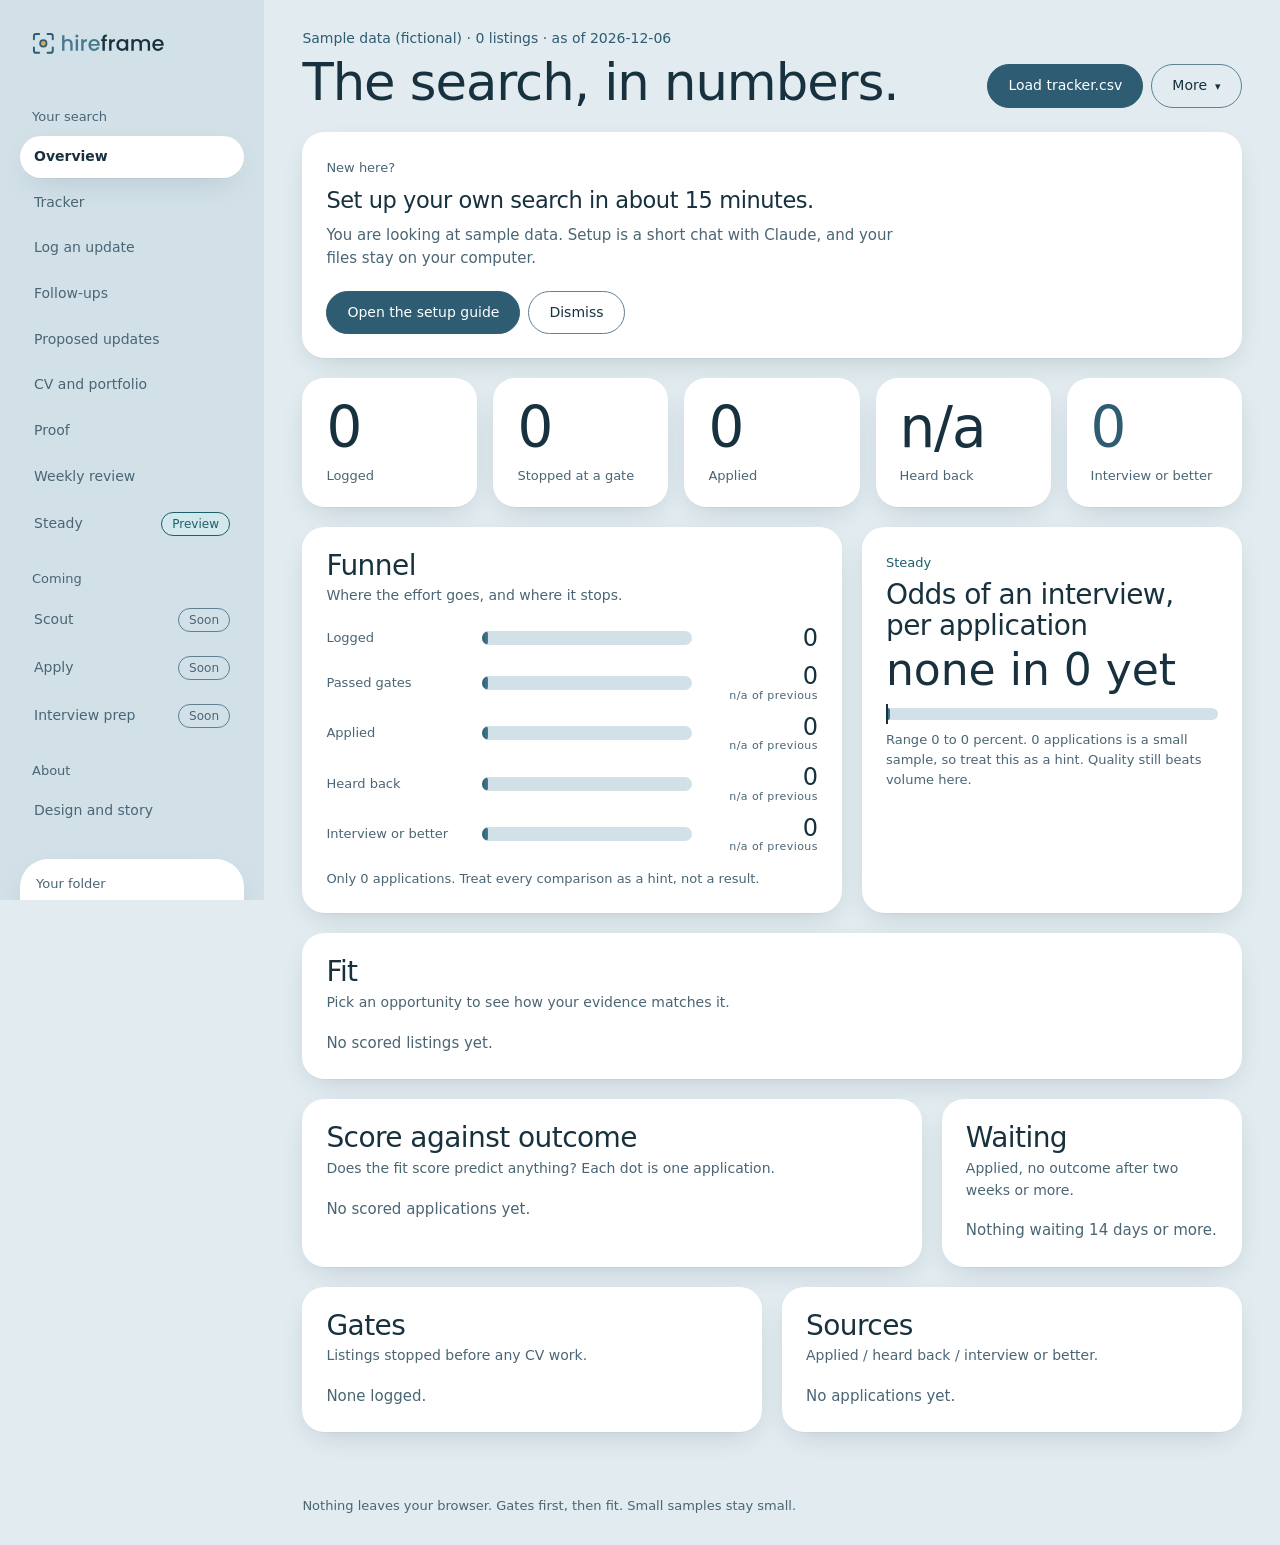
==== commit cc296b01: "hireframe rebranding" ====
--- a/app/index.html
+++ b/app/index.html
@@ -5,14 +5,14 @@
 <link rel="icon" href="../design/brand/assets/favicon.svg" type="image/svg+xml">
 <meta name="viewport" content="width=device-width, initial-scale=1">
 <meta name="color-scheme" content="light dark">
-<title>FaiND</title>
+<title>hireframe</title>
 <link rel="stylesheet" href="style.css">
 
 <body>
 <a class="skip" id="skip" href="#view">Skip to content</a>
 <div class="shell">
   <aside class="side" id="side">
-    <a class="brand" href="#overview"><svg class="wm" viewBox="0 0 312 110" role="img" aria-label="find"><g transform="translate(-6 7.91) scale(0.9)"><path class="f" d="M14 34V22a8 8 0 0 1 8-8h12M66 14h12a8 8 0 0 1 8 8v12M86 66v12a8 8 0 0 1-8 8H66M34 86H22a8 8 0 0 1-8-8V66"/><circle class="r" cx="50" cy="50" r="15.5"/><circle class="o" cx="50" cy="50" r="9.0"/></g><path class="i" d="M132.85 27.96V34.66H111.61V49.42H128.17V56.11H111.61V78H103.4V27.96Z M249.42 78H241.21L216.51 40.63V78H208.3V27.89H216.51L241.21 65.18V27.89H249.42Z M303.13 53.16Q303.13 60.79 299.85 66.41Q296.58 72.02 290.56 75.01Q284.55 78 276.56 78H260.22V27.96H276.56Q284.55 27.96 290.56 31.02Q296.58 34.08 299.85 39.8Q303.13 45.53 303.13 53.16ZM294.7 53.16Q294.7 44.45 290.02 39.55Q285.34 34.66 276.56 34.66H268.42V71.3H276.56Q285.34 71.3 290.02 66.55Q294.7 61.8 294.7 53.16Z"/><path class="a" d="M156.46 37.68Q161.14 37.68 164.64 39.52Q168.13 41.35 170.22 44.09V38.33H178.5V78H170.22V72.1Q168.13 74.9 164.53 76.78Q160.93 78.65 156.32 78.65Q151.21 78.65 146.96 76.02Q142.71 73.39 140.23 68.68Q137.74 63.96 137.74 57.98Q137.74 52.01 140.23 47.4Q142.71 42.79 147 40.24Q151.28 37.68 156.46 37.68ZM158.19 44.81Q155.02 44.81 152.29 46.36Q149.55 47.9 147.86 50.89Q146.17 53.88 146.17 57.98Q146.17 62.09 147.86 65.18Q149.55 68.28 152.32 69.9Q155.1 71.52 158.19 71.52Q161.36 71.52 164.1 69.94Q166.83 68.35 168.52 65.29Q170.22 62.23 170.22 58.13Q170.22 54.02 168.52 51Q166.83 47.98 164.1 46.39Q161.36 44.81 158.19 44.81Z M188.22 27.82Q188.22 25.58 189.73 24.07Q191.24 22.56 193.47 22.56Q195.63 22.56 197.14 24.07Q198.66 25.58 198.66 27.82Q198.66 30.05 197.14 31.56Q195.63 33.07 193.47 33.07Q191.24 33.07 189.73 31.56Q188.22 30.05 188.22 27.82ZM197.5 38.33V78H189.3V38.33Z"/></svg></a>
+    <a class="brand" href="#overview"><svg class="wm" viewBox="0 0 461 110" role="img" aria-label="hireframe"><g transform="translate(-6 7.91) scale(0.9)"><path class="f" d="M14 34V22a8 8 0 0 1 8-8h12M66 14h12a8 8 0 0 1 8 8v12M86 66v12a8 8 0 0 1-8 8H66M34 86H22a8 8 0 0 1-8-8V66"/><circle class="r" cx="50" cy="50" r="15.5"/><circle class="o" cx="50" cy="50" r="9.0"/></g><path class="i" d="M257.84 45.02H250.5V78H242.22V45.02H237.54V38.33H242.22V35.52Q242.22 28.68 245.85 25.55Q249.49 22.42 257.26 22.42V29.26Q253.52 29.26 252.01 30.66Q250.5 32.06 250.5 35.52V38.33H257.84Z M285.2 37.68V46.18H283.11Q278.29 46.18 275.8 48.62Q273.32 51.07 273.32 57.12V78H265.11V38.33H273.32V44.09Q275.12 41.06 278.11 39.37Q281.1 37.68 285.2 37.68Z M308.74 37.68Q313.42 37.68 316.92 39.52Q320.41 41.35 322.5 44.09V38.33H330.78V78H322.5V72.1Q320.41 74.9 316.81 76.78Q313.21 78.65 308.6 78.65Q303.49 78.65 299.24 76.02Q294.99 73.39 292.51 68.68Q290.02 63.96 290.02 57.98Q290.02 52.01 292.51 47.4Q294.99 42.79 299.28 40.24Q303.56 37.68 308.74 37.68ZM310.47 44.81Q307.3 44.81 304.57 46.36Q301.83 47.9 300.14 50.89Q298.45 53.88 298.45 57.98Q298.45 62.09 300.14 65.18Q301.83 68.28 304.6 69.9Q307.38 71.52 310.47 71.52Q313.64 71.52 316.38 69.94Q319.11 68.35 320.8 65.29Q322.5 62.23 322.5 58.13Q322.5 54.02 320.8 51Q319.11 47.98 316.38 46.39Q313.64 44.81 310.47 44.81Z M405.94 54.6V78H397.81V55.82Q397.81 50.5 395.14 47.65Q392.48 44.81 387.87 44.81Q383.26 44.81 380.56 47.65Q377.86 50.5 377.86 55.82V78H369.73V55.82Q369.73 50.5 367.06 47.65Q364.4 44.81 359.79 44.81Q355.18 44.81 352.48 47.65Q349.78 50.5 349.78 55.82V78H341.58V38.33H349.78V42.86Q351.8 40.42 354.9 39.05Q357.99 37.68 361.52 37.68Q366.27 37.68 370.02 39.7Q373.76 41.71 375.78 45.53Q377.58 41.93 381.39 39.8Q385.21 37.68 389.6 37.68Q394.28 37.68 397.99 39.62Q401.7 41.57 403.82 45.38Q405.94 49.2 405.94 54.6Z M452.46 61.22H422.14Q422.5 65.98 425.67 68.86Q428.84 71.74 433.45 71.74Q440.07 71.74 442.81 66.19H451.66Q449.86 71.66 445.15 75.16Q440.43 78.65 433.45 78.65Q427.76 78.65 423.26 76.09Q418.76 73.54 416.2 68.89Q413.65 64.25 413.65 58.13Q413.65 52.01 416.13 47.36Q418.62 42.72 423.12 40.2Q427.62 37.68 433.45 37.68Q439.06 37.68 443.46 40.13Q447.85 42.58 450.3 47Q452.74 51.43 452.74 57.19Q452.74 59.42 452.46 61.22ZM444.18 54.6Q444.1 50.06 440.94 47.33Q437.77 44.59 433.09 44.59Q428.84 44.59 425.82 47.29Q422.79 49.99 422.22 54.6Z"/><path class="a" d="M139.69 54.6V78H131.55V55.82Q131.55 50.5 128.89 47.65Q126.22 44.81 121.62 44.81Q117.01 44.81 114.31 47.65Q111.61 50.5 111.61 55.82V78H103.4V24.72H111.61V42.94Q113.7 40.42 116.9 39.05Q120.1 37.68 123.92 37.68Q128.46 37.68 132.02 39.62Q135.58 41.57 137.64 45.38Q139.69 49.2 139.69 54.6Z M149.05 27.82Q149.05 25.58 150.56 24.07Q152.07 22.56 154.3 22.56Q156.46 22.56 157.98 24.07Q159.49 25.58 159.49 27.82Q159.49 30.05 157.98 31.56Q156.46 33.07 154.3 33.07Q152.07 33.07 150.56 31.56Q149.05 30.05 149.05 27.82ZM158.34 38.33V78H150.13V38.33Z M189.22 37.68V46.18H187.14Q182.31 46.18 179.83 48.62Q177.34 51.07 177.34 57.12V78H169.14V38.33H177.34V44.09Q179.14 41.06 182.13 39.37Q185.12 37.68 189.22 37.68Z M232.86 61.22H202.54Q202.9 65.98 206.07 68.86Q209.24 71.74 213.85 71.74Q220.47 71.74 223.21 66.19H232.06Q230.26 71.66 225.55 75.16Q220.83 78.65 213.85 78.65Q208.16 78.65 203.66 76.09Q199.16 73.54 196.6 68.89Q194.05 64.25 194.05 58.13Q194.05 52.01 196.53 47.36Q199.02 42.72 203.52 40.2Q208.02 37.68 213.85 37.68Q219.46 37.68 223.86 40.13Q228.25 42.58 230.7 47Q233.14 51.43 233.14 57.19Q233.14 59.42 232.86 61.22ZM224.58 54.6Q224.5 50.06 221.34 47.33Q218.17 44.59 213.49 44.59Q209.24 44.59 206.22 47.29Q203.19 49.99 202.62 54.6Z"/></svg></a>
     <nav id="nav" aria-label="Main"></nav>
     <section class="folder" id="folder" aria-label="Your folder"></section>
     <div class="side-foot">
--- a/app/style.css
+++ b/app/style.css
@@ -448,7 +448,7 @@
   .btn, .chip, .tag { transition: background-color var(--dur-1) var(--ease), border-color var(--dur-1) var(--ease), transform var(--dur-1) var(--ease); }
 }
 
-/* FaiND wordmark: colours come from tokens, so it follows the theme */
+/* hireframe wordmark: colours come from tokens, so it follows the theme */
 :root { --gold: #D6AA58; --wm-ai: #477A91; --wm-disc: #477A91; }
 :root[data-theme="dark"] { --wm-ai: #D6AA58; --wm-disc: #A9CDD4; }
 .wm { display: inline-block; height: 30px; width: auto; vertical-align: middle; }
